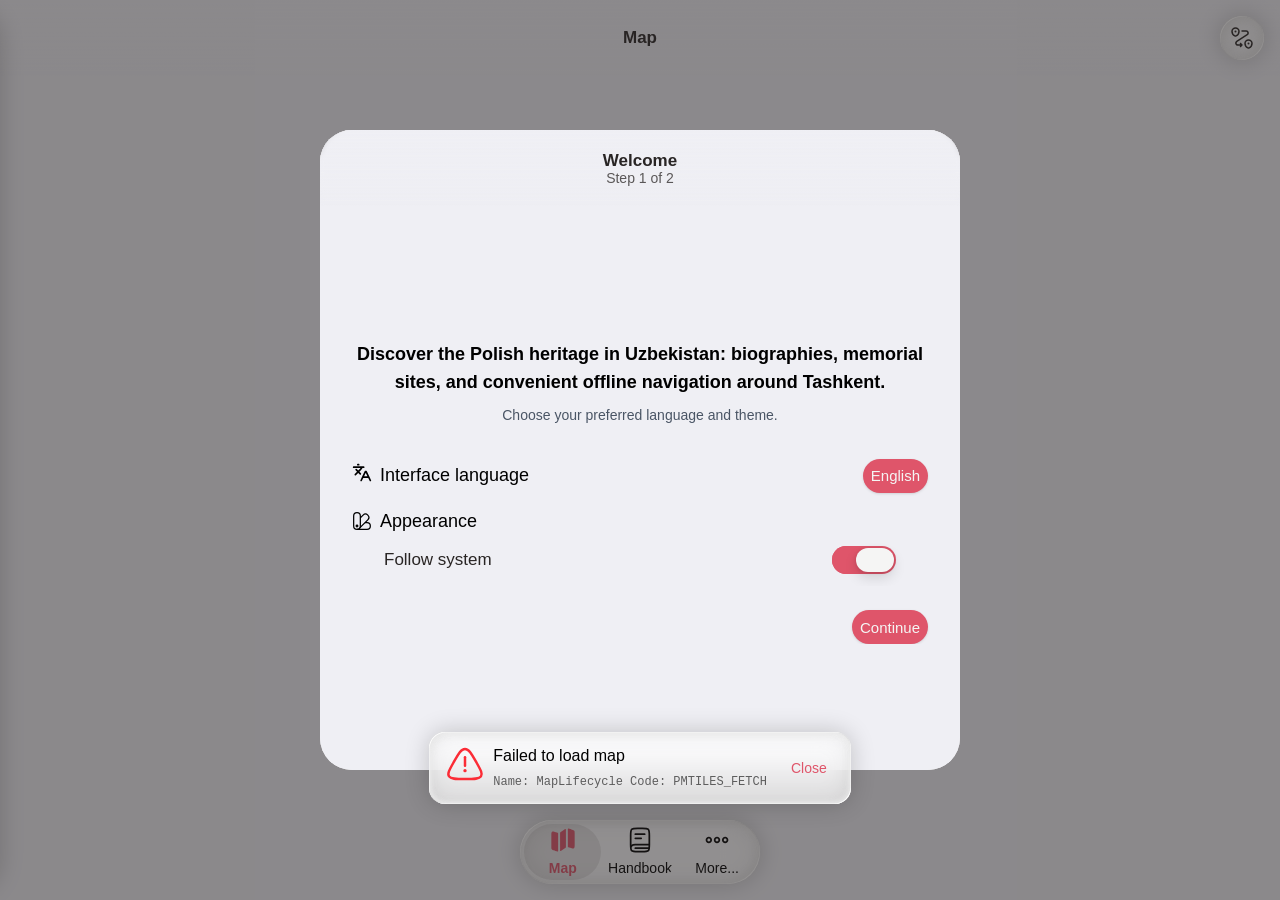
==== demo/index.html @ 19a7420a "Initial" ====
<!doctype html>
<html lang="en">
  <head>
    <meta charset="UTF-8" />
    <link rel="icon" type="image/png" href="./app-icon.png" />
    <meta name="viewport" content="width=device-width, initial-scale=1, maximum-scale=1, minimum-scale=1, user-scalable=no, viewport-fit=cover" />
    <title>sp.polskie-slady-taszkent</title>

    <script type="module" crossorigin src="./assets/index-BBWIba2h.js"></script>
    <link rel="modulepreload" crossorigin href="./assets/dist-Bm2sSJTv.js">
    <link rel="modulepreload" crossorigin href="./assets/locationPermission-C7PyNYcz.js">
    <link rel="stylesheet" crossorigin href="./assets/index-C1mfjhbS.css">
  </head>
  <body>
    <div id="app"></div>
  </body>
</html>
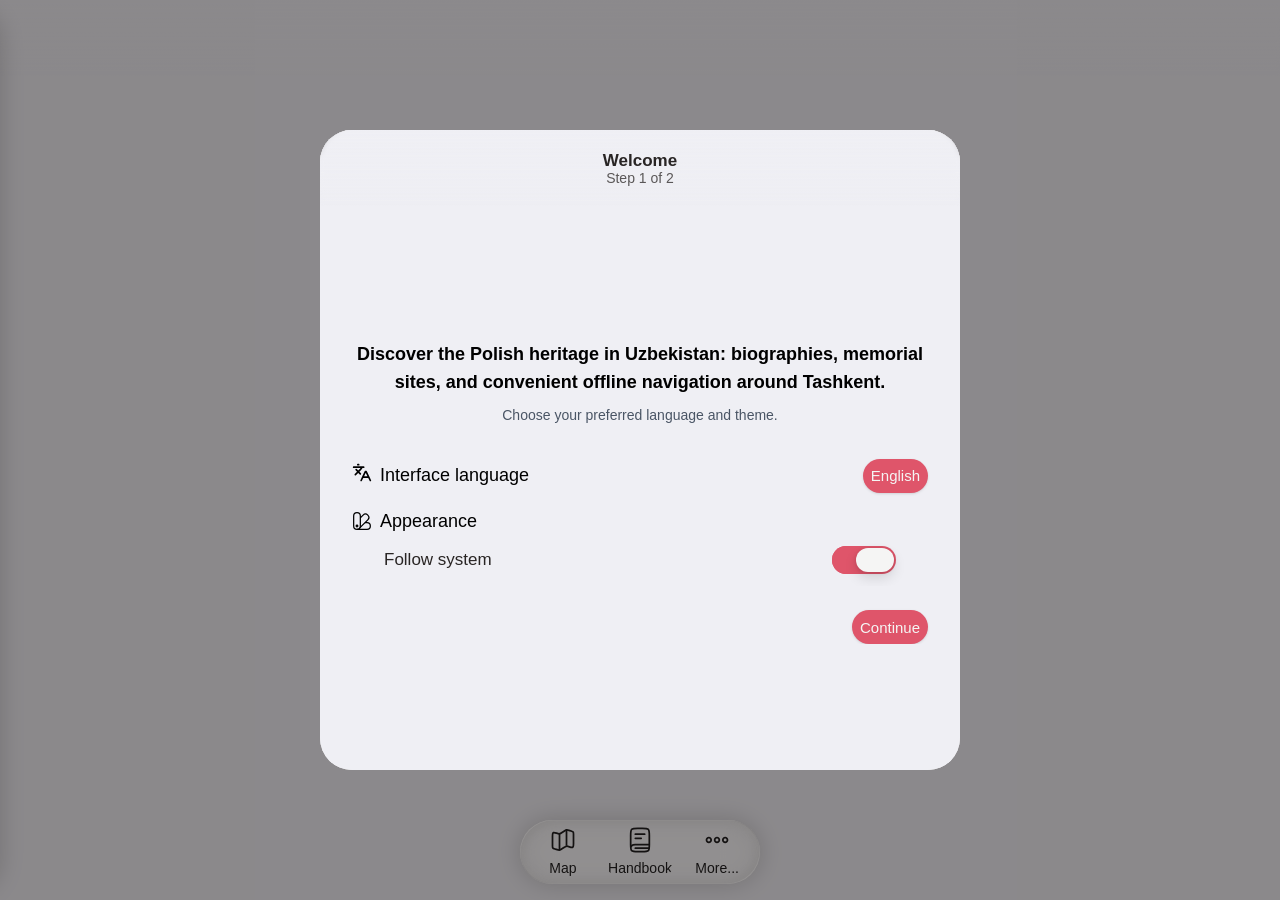
==== commit c6aa3125: "UPD" ====
--- a/demo/index.html
+++ b/demo/index.html
@@ -6,7 +6,7 @@
     <meta name="viewport" content="width=device-width, initial-scale=1, maximum-scale=1, minimum-scale=1, user-scalable=no, viewport-fit=cover" />
     <title>sp.polskie-slady-taszkent</title>
 
-    <script type="module" crossorigin src="./assets/index-BBWIba2h.js"></script>
+    <script type="module" crossorigin src="./assets/index-BIAO3uFJ.js"></script>
     <link rel="modulepreload" crossorigin href="./assets/dist-Bm2sSJTv.js">
     <link rel="modulepreload" crossorigin href="./assets/locationPermission-C7PyNYcz.js">
     <link rel="stylesheet" crossorigin href="./assets/index-C1mfjhbS.css">
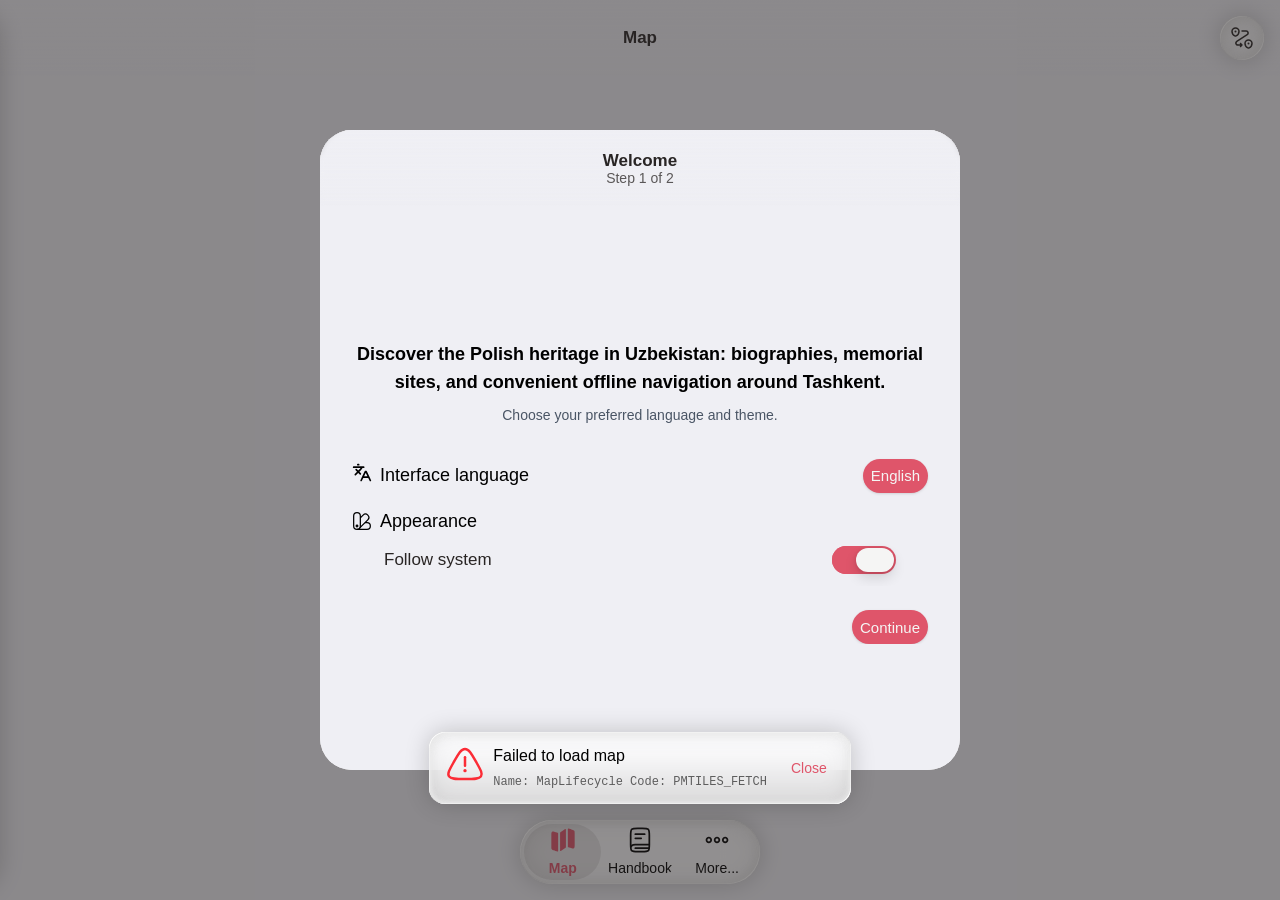
==== commit 6872aa8e: "UPD" ====
--- a/demo/index.html
+++ b/demo/index.html
@@ -6,7 +6,7 @@
     <meta name="viewport" content="width=device-width, initial-scale=1, maximum-scale=1, minimum-scale=1, user-scalable=no, viewport-fit=cover" />
     <title>sp.polskie-slady-taszkent</title>
 
-    <script type="module" crossorigin src="./assets/index-BIAO3uFJ.js"></script>
+    <script type="module" crossorigin src="./assets/index-BafSIkHi.js"></script>
     <link rel="modulepreload" crossorigin href="./assets/dist-Bm2sSJTv.js">
     <link rel="modulepreload" crossorigin href="./assets/locationPermission-C7PyNYcz.js">
     <link rel="stylesheet" crossorigin href="./assets/index-C1mfjhbS.css">
